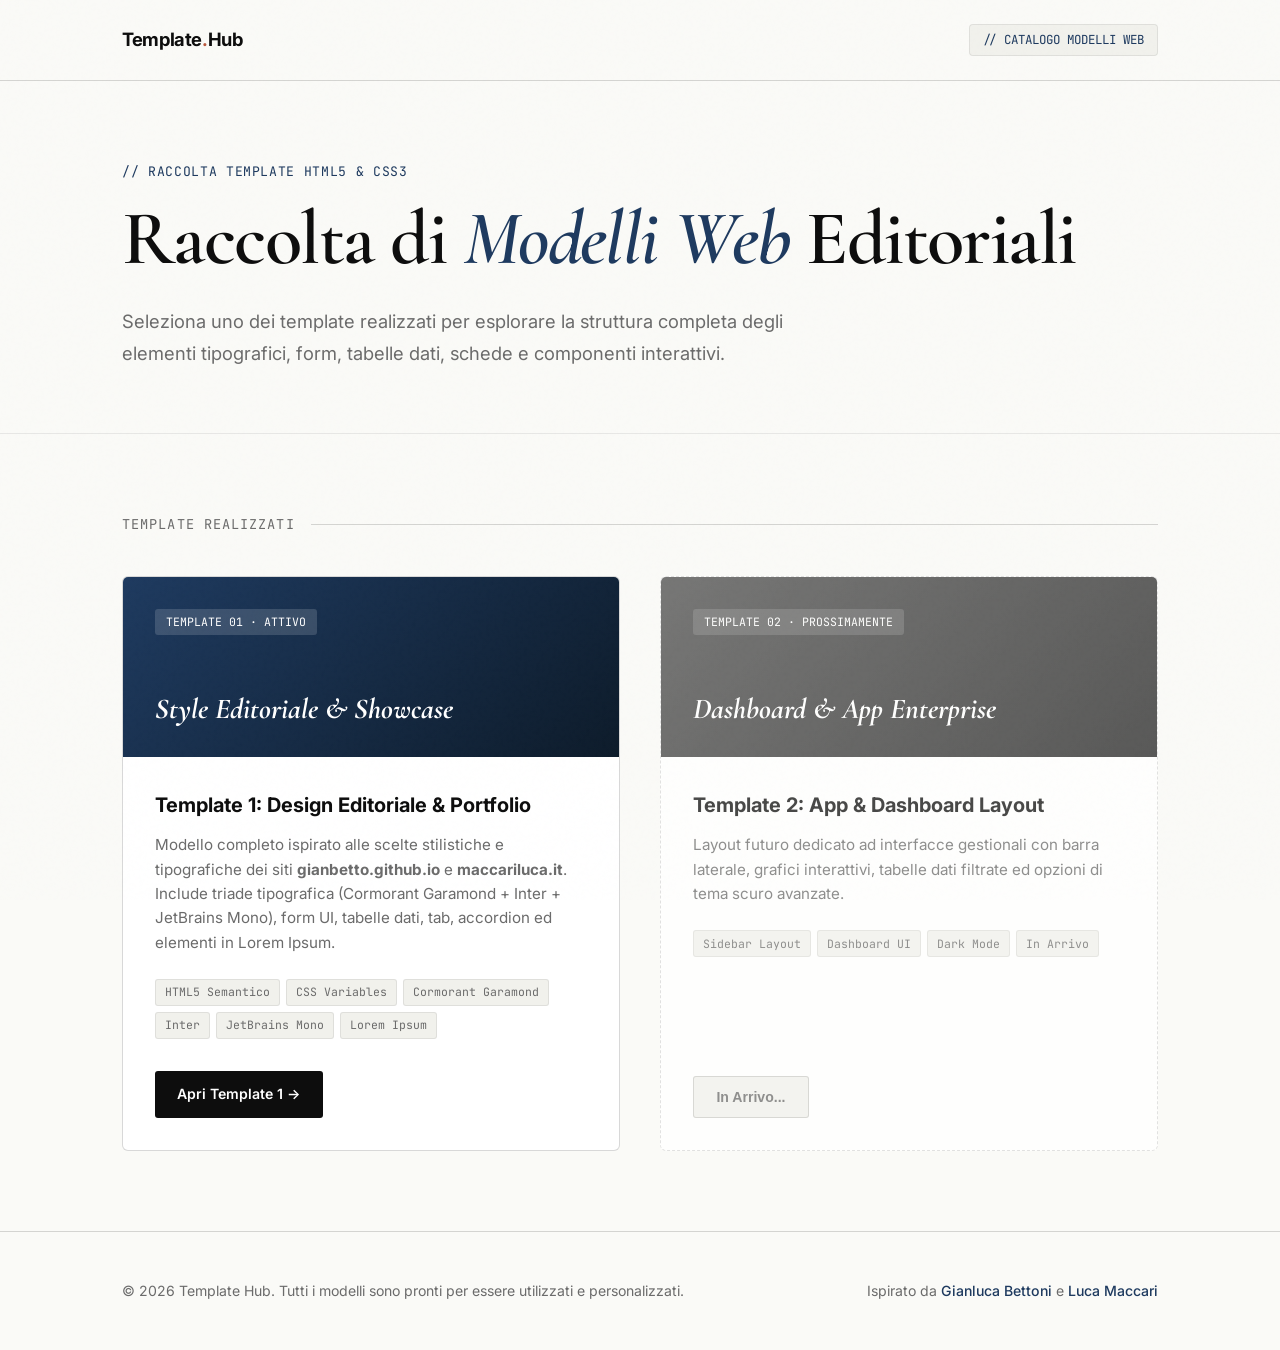
==== index.html @ 55bac87d "T1" ====
<!DOCTYPE html>
<html lang="it">
<head>
  <meta charset="UTF-8">
  <meta name="viewport" content="width=device-width, initial-scale=1.0">
  <title>Hub Template HTML & CSS | Collezione Modelli Web</title>
  <meta name="description" content="Indice dei template HTML5 e CSS3 realizzati con design di alto livello ed estetica editoriale.">
  
  <!-- Preconnect Google Fonts -->
  <link rel="preconnect" href="https://fonts.googleapis.com">
  <link rel="preconnect" href="https://fonts.gstatic.com" crossorigin>
  <link href="https://fonts.googleapis.com/css2?family=Cormorant+Garamond:ital,wght@0,500;0,600;1,500;1,600&family=Inter:wght@300;400;500;600;700&family=JetBrains+Mono:wght@400;500;600&display=swap" rel="stylesheet">
  
  <style>
    /* CSS Inserito Inline per l'Indice Principale del Hub */
    *, *::before, *::after {
      box-sizing: border-box;
      margin: 0;
      padding: 0;
    }

    :root {
      --bg: #fafaf7;
      --surface: #f1f1ec;
      --surface-card: #ffffff;
      --ink: #0d0d0d;
      --ink-muted: #6b6b6b;
      --accent: #1e3a5f;
      --accent-soft: #b8553a;
      --border: rgba(13, 13, 13, 0.08);
      --border-strong: rgba(13, 13, 13, 0.16);
      --font-serif: 'Cormorant Garamond', Georgia, serif;
      --font-sans: 'Inter', system-ui, sans-serif;
      --font-mono: 'JetBrains Mono', monospace;
    }

    body {
      background-color: var(--bg);
      color: var(--ink);
      font-family: var(--font-sans);
      line-height: 1.6;
      -webkit-font-smoothing: antialiased;
      padding: 0;
      margin: 0;
      position: relative;
    }

    /* Grain Overlay Texture */
    body::before {
      content: '';
      position: fixed;
      inset: 0;
      background-image: url("data:image/svg+xml,%3Csvg viewBox='0 0 256 256' xmlns='http://www.w3.org/2000/svg'%3E%3Cfilter id='n'%3E%3CfeTurbulence type='fractalNoise' baseFrequency='0.85' numOctaves='4' stitchTiles='stitch'/%3E%3C/filter%3E%3Crect width='100%25' height='100%25' filter='url(%23n)' opacity='0.025'/%3E%3C/svg%3E");
      pointer-events: none;
      z-index: 99;
      opacity: 0.5;
    }

    .hub-header {
      border-bottom: 1px solid var(--border-strong);
      background: rgba(250, 250, 247, 0.9);
      backdrop-filter: blur(12px);
      padding: 1.5rem 0;
      position: sticky;
      top: 0;
      z-index: 10;
    }

    .container {
      max-width: 1100px;
      margin: 0 auto;
      padding: 0 2rem;
    }

    .header-inner {
      display: flex;
      justify-content: space-between;
      align-items: center;
    }

    .brand {
      font-weight: 700;
      font-size: 1.15rem;
      letter-spacing: -0.02em;
      color: var(--ink);
      text-decoration: none;
    }

    .brand span {
      color: var(--accent-soft);
    }

    .header-tag {
      font-family: var(--font-mono);
      font-size: 0.78rem;
      color: var(--accent);
      background: var(--surface);
      padding: 0.3rem 0.8rem;
      border-radius: 4px;
      border: 1px solid var(--border);
    }

    /* HERO HUB */
    .hero-hub {
      padding: 5rem 0 4rem 0;
      border-bottom: 1px solid var(--border);
    }

    .hero-eyebrow {
      font-family: var(--font-mono);
      font-size: 0.82rem;
      color: var(--accent);
      letter-spacing: 0.05em;
      margin-bottom: 1.2rem;
    }

    .hero-title {
      font-family: var(--font-serif);
      font-size: clamp(3rem, 6vw, 5rem);
      font-weight: 600;
      line-height: 1;
      letter-spacing: -0.02em;
      margin-bottom: 1.8rem;
    }

    .hero-title em {
      font-style: italic;
      color: var(--accent);
    }

    .hero-desc {
      font-size: 1.15rem;
      color: var(--ink-muted);
      max-width: 680px;
      line-height: 1.7;
    }

    /* GRID TEMPLATES */
    .section-templates {
      padding: 5rem 0;
    }

    .section-title {
      font-family: var(--font-mono);
      font-size: 0.85rem;
      text-transform: uppercase;
      letter-spacing: 0.08em;
      color: var(--ink-muted);
      margin-bottom: 2.5rem;
      display: flex;
      align-items: center;
      gap: 1rem;
    }

    .section-title::after {
      content: '';
      flex: 1;
      height: 1px;
      background: var(--border-strong);
    }

    .templates-grid {
      display: grid;
      grid-template-columns: repeat(auto-fit, minmax(340px, 1fr));
      gap: 2.5rem;
    }

    .template-card {
      background: var(--surface-card);
      border: 1px solid var(--border-strong);
      border-radius: 6px;
      overflow: hidden;
      display: flex;
      flex-direction: column;
      justify-content: space-between;
      transition: transform 0.25s ease, box-shadow 0.25s ease;
    }

    .template-card:hover {
      transform: translateY(-4px);
      box-shadow: 0 12px 30px rgba(0,0,0,0.06);
    }

    .card-preview {
      height: 180px;
      background: linear-gradient(135deg, var(--accent) 0%, #0d1b2a 100%);
      padding: 2rem;
      display: flex;
      flex-direction: column;
      justify-content: space-between;
      position: relative;
    }

    .card-preview-tag {
      font-family: var(--font-mono);
      font-size: 0.72rem;
      color: #fff;
      background: rgba(255,255,255,0.15);
      padding: 0.25rem 0.7rem;
      border-radius: 3px;
      align-self: flex-start;
    }

    .card-preview-title {
      font-family: var(--font-serif);
      font-style: italic;
      font-size: 1.8rem;
      color: #fff;
      margin: 0;
      line-height: 1.1;
    }

    .card-body {
      padding: 2rem;
      flex: 1;
      display: flex;
      flex-direction: column;
      justify-content: space-between;
    }

    .card-title {
      font-size: 1.25rem;
      font-weight: 700;
      margin-bottom: 0.8rem;
      color: var(--ink);
    }

    .card-desc {
      font-size: 0.95rem;
      color: var(--ink-muted);
      line-height: 1.6;
      margin-bottom: 1.5rem;
    }

    .tag-stack {
      display: flex;
      flex-wrap: wrap;
      gap: 0.4rem;
      margin-bottom: 2rem;
    }

    .tag {
      font-family: var(--font-mono);
      font-size: 0.72rem;
      background: var(--surface);
      border: 1px solid var(--border);
      color: var(--ink-muted);
      padding: 0.2rem 0.55rem;
      border-radius: 3px;
    }

    .card-actions {
      display: flex;
      gap: 1rem;
      align-items: center;
    }

    .btn-card {
      display: inline-flex;
      align-items: center;
      gap: 0.5rem;
      background: var(--ink);
      color: #fff;
      text-decoration: none;
      font-weight: 600;
      font-size: 0.88rem;
      padding: 0.75rem 1.4rem;
      border-radius: 3px;
      transition: background 0.2s;
    }

    .btn-card:hover {
      background: var(--accent);
    }

    /* CARD DISABLED PLACEHOLDER */
    .template-card.disabled {
      opacity: 0.75;
      border-style: dashed;
    }

    .template-card.disabled .card-preview {
      background: linear-gradient(135deg, #4a4a4a 0%, #222222 100%);
    }

    .btn-card.disabled {
      background: var(--surface);
      color: var(--ink-muted);
      pointer-events: none;
      border: 1px solid var(--border-strong);
    }

    /* FOOTER HUB */
    .hub-footer {
      border-top: 1px solid var(--border-strong);
      padding: 3rem 0;
      font-size: 0.88rem;
      color: var(--ink-muted);
    }

    .footer-inner {
      display: flex;
      justify-content: space-between;
      align-items: center;
    }

    .footer-inner a {
      color: var(--accent);
      text-decoration: none;
      font-weight: 500;
    }

    @media (max-width: 600px) {
      .footer-inner {
        flex-direction: column;
        gap: 1rem;
        text-align: center;
      }
    }
  </style>
</head>
<body>

  <!-- HEADER -->
  <header class="hub-header">
    <div class="container header-inner">
      <a href="./index.html" class="brand">Template<span>.</span>Hub</a>
      <span class="header-tag">// CATALOGO MODELLI WEB</span>
    </div>
  </header>

  <!-- HERO -->
  <section class="hero-hub">
    <div class="container">
      <div class="hero-eyebrow">// RACCOLTA TEMPLATE HTML5 &amp; CSS3</div>
      <h1 class="hero-title">Raccolta di <em>Modelli Web</em> Editoriali</h1>
      <p class="hero-desc">
        Seleziona uno dei template realizzati per esplorare la struttura completa degli elementi tipografici, form, tabelle dati, schede e componenti interattivi.
      </p>
    </div>
  </section>

  <!-- TEMPLATES LIST -->
  <main class="section-templates">
    <div class="container">
      <div class="section-title">Template Realizzati</div>

      <div class="templates-grid">
        
        <!-- TEMPLATE 1 CARD -->
        <article class="template-card">
          <div class="card-preview">
            <span class="card-preview-tag">TEMPLATE 01 &middot; ATTIVO</span>
            <h2 class="card-preview-title">Style Editoriale &amp; Showcase</h2>
          </div>

          <div class="card-body">
            <div>
              <h3 class="card-title">Template 1: Design Editoriale &amp; Portfolio</h3>
              <p class="card-desc">
                Modello completo ispirato alle scelte stilistiche e tipografiche dei siti <b>gianbetto.github.io</b> e <b>maccariluca.it</b>. Include triade tipografica (Cormorant Garamond + Inter + JetBrains Mono), form UI, tabelle dati, tab, accordion ed elementi in Lorem Ipsum.
              </p>
              
              <div class="tag-stack">
                <span class="tag">HTML5 Semantico</span>
                <span class="tag">CSS Variables</span>
                <span class="tag">Cormorant Garamond</span>
                <span class="tag">Inter</span>
                <span class="tag">JetBrains Mono</span>
                <span class="tag">Lorem Ipsum</span>
              </div>
            </div>

            <div class="card-actions">
              <a href="./Template_1/index.html" class="btn-card">
                Apri Template 1 &rarr;
              </a>
            </div>
          </div>
        </article>

        <!-- TEMPLATE 2 PLACEHOLDER CARD -->
        <article class="template-card disabled">
          <div class="card-preview">
            <span class="card-preview-tag">TEMPLATE 02 &middot; PROSSIMAMENTE</span>
            <h2 class="card-preview-title">Dashboard &amp; App Enterprise</h2>
          </div>

          <div class="card-body">
            <div>
              <h3 class="card-title">Template 2: App &amp; Dashboard Layout</h3>
              <p class="card-desc">
                Layout futuro dedicato ad interfacce gestionali con barra laterale, grafici interattivi, tabelle dati filtrate ed opzioni di tema scuro avanzate.
              </p>
              
              <div class="tag-stack">
                <span class="tag">Sidebar Layout</span>
                <span class="tag">Dashboard UI</span>
                <span class="tag">Dark Mode</span>
                <span class="tag">In Arrivo</span>
              </div>
            </div>

            <div class="card-actions">
              <button class="btn-card disabled">In Arrivo...</button>
            </div>
          </div>
        </article>

      </div>
    </div>
  </main>

  <!-- FOOTER -->
  <footer class="hub-footer">
    <div class="container footer-inner">
      <p>&copy; 2026 Template Hub. Tutti i modelli sono pronti per essere utilizzati e personalizzati.</p>
      <p>Ispirato da <a href="https://gianbetto.github.io/Portfolio/" target="_blank">Gianluca Bettoni</a> e <a href="https://www.maccariluca.it/" target="_blank">Luca Maccari</a></p>
    </div>
  </footer>

</body>
</html>
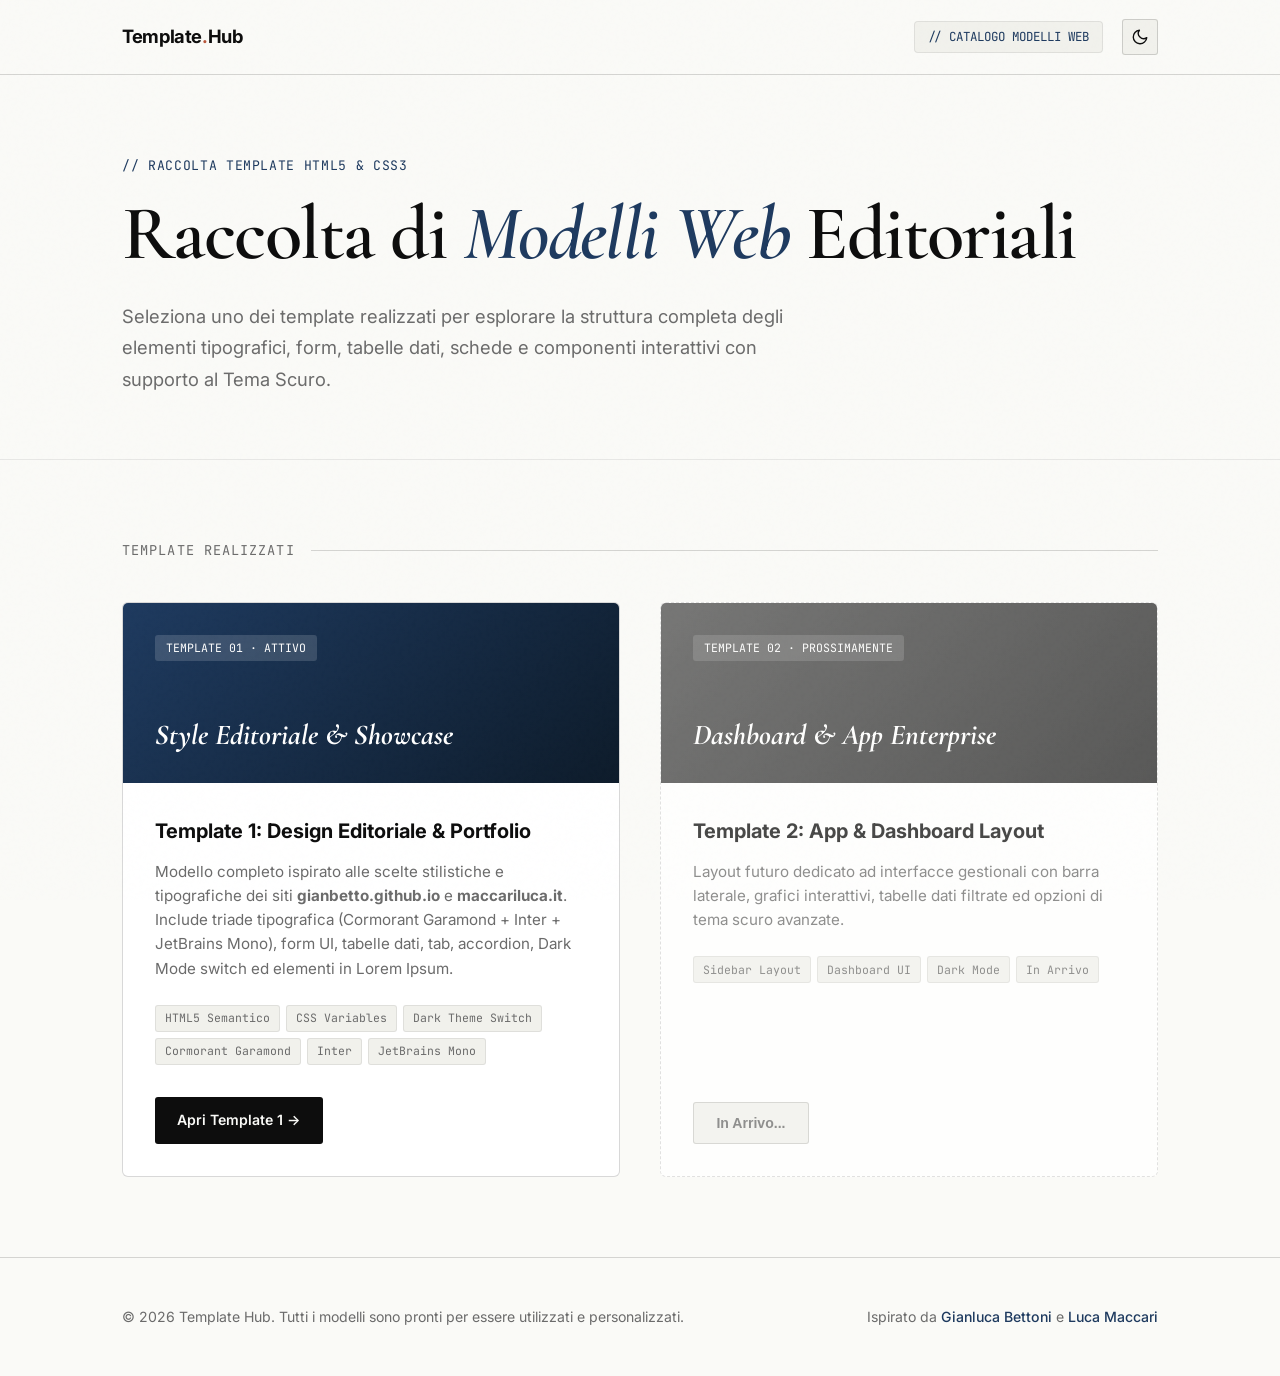
==== commit e73b92f4: "T1.1" ====
--- a/index.html
+++ b/index.html
@@ -12,7 +12,7 @@
   <link href="https://fonts.googleapis.com/css2?family=Cormorant+Garamond:ital,wght@0,500;0,600;1,500;1,600&family=Inter:wght@300;400;500;600;700&family=JetBrains+Mono:wght@400;500;600&display=swap" rel="stylesheet">
   
   <style>
-    /* CSS Inserito Inline per l'Indice Principale del Hub */
+    /* CSS Inserito Inline per l'Indice Principale del Hub con supporto Tema Scuro */
     *, *::before, *::after {
       box-sizing: border-box;
       margin: 0;
@@ -34,6 +34,18 @@
       --font-mono: 'JetBrains Mono', monospace;
     }
 
+    [data-theme="dark"] {
+      --bg: #121214;
+      --surface: #1a1a1e;
+      --surface-card: #1c1c20;
+      --ink: #f4f4f5;
+      --ink-muted: #a1a1aa;
+      --accent: #7dd3fc;
+      --accent-soft: #f97316;
+      --border: rgba(255, 255, 255, 0.08);
+      --border-strong: rgba(255, 255, 255, 0.16);
+    }
+
     body {
       background-color: var(--bg);
       color: var(--ink);
@@ -43,6 +55,7 @@
       padding: 0;
       margin: 0;
       position: relative;
+      transition: background-color 0.2s ease, color 0.2s ease;
     }
 
     /* Grain Overlay Texture */
@@ -60,10 +73,15 @@
       border-bottom: 1px solid var(--border-strong);
       background: rgba(250, 250, 247, 0.9);
       backdrop-filter: blur(12px);
-      padding: 1.5rem 0;
+      padding: 1.2rem 0;
       position: sticky;
       top: 0;
       z-index: 10;
+      transition: background-color 0.2s ease;
+    }
+
+    [data-theme="dark"] .hub-header {
+      background: rgba(18, 18, 20, 0.9);
     }
 
     .container {
@@ -76,6 +94,12 @@
       display: flex;
       justify-content: space-between;
       align-items: center;
+    }
+
+    .header-right {
+      display: flex;
+      align-items: center;
+      gap: 1.2rem;
     }
 
     .brand {
@@ -100,6 +124,37 @@
       border: 1px solid var(--border);
     }
 
+    .theme-toggle-btn {
+      background: var(--surface);
+      border: 1px solid var(--border-strong);
+      color: var(--ink);
+      width: 36px;
+      height: 36px;
+      border-radius: 3px;
+      cursor: pointer;
+      display: inline-flex;
+      align-items: center;
+      justify-content: center;
+      transition: background 0.15s ease, border-color 0.15s ease, color 0.15s ease, transform 0.15s ease;
+    }
+
+    .theme-toggle-btn:hover {
+      border-color: var(--accent);
+      color: var(--accent);
+      transform: scale(1.05);
+    }
+
+    .theme-toggle-btn svg {
+      display: block;
+      transition: transform 0.15s ease;
+    }
+
+    [data-theme="dark"] .theme-icon-sun { display: block; }
+    [data-theme="dark"] .theme-icon-moon { display: none; }
+
+    :root:not([data-theme="dark"]) .theme-icon-sun { display: none; }
+    :root:not([data-theme="dark"]) .theme-icon-moon { display: block; }
+
     /* HERO HUB */
     .hero-hub {
       padding: 5rem 0 4rem 0;
@@ -178,17 +233,21 @@
 
     .template-card:hover {
       transform: translateY(-4px);
-      box-shadow: 0 12px 30px rgba(0,0,0,0.06);
+      box-shadow: 0 12px 30px rgba(0,0,0,0.12);
     }
 
     .card-preview {
       height: 180px;
-      background: linear-gradient(135deg, var(--accent) 0%, #0d1b2a 100%);
+      background: linear-gradient(135deg, #1e3a5f 0%, #0d1b2a 100%);
       padding: 2rem;
       display: flex;
       flex-direction: column;
       justify-content: space-between;
       position: relative;
+    }
+
+    [data-theme="dark"] .card-preview {
+      background: linear-gradient(135deg, #0f2744 0%, #050a10 100%);
     }
 
     .card-preview-tag {
@@ -260,7 +319,7 @@
       align-items: center;
       gap: 0.5rem;
       background: var(--ink);
-      color: #fff;
+      color: var(--bg);
       text-decoration: none;
       font-weight: 600;
       font-size: 0.88rem;
@@ -325,7 +384,14 @@
   <header class="hub-header">
     <div class="container header-inner">
       <a href="./index.html" class="brand">Template<span>.</span>Hub</a>
-      <span class="header-tag">// CATALOGO MODELLI WEB</span>
+      
+      <div class="header-right">
+        <span class="header-tag">// CATALOGO MODELLI WEB</span>
+        <button class="theme-toggle-btn" id="hub-theme-toggle" aria-label="Cambia tema chiaro/scuro" title="Cambia tema (Chiaro/Scuro)">
+          <svg class="theme-icon-sun" width="18" height="18" viewBox="0 0 24 24" fill="none" stroke="currentColor" stroke-width="1.8" stroke-linecap="round" stroke-linejoin="round"><circle cx="12" cy="12" r="5"></circle><line x1="12" y1="1" x2="12" y2="3"></line><line x1="12" y1="21" x2="12" y2="23"></line><line x1="4.22" y1="4.22" x2="5.64" y2="5.64"></line><line x1="18.36" y1="18.36" x2="19.78" y2="19.78"></line><line x1="1" y1="12" x2="3" y2="12"></line><line x1="21" y1="12" x2="23" y2="12"></line><line x1="4.22" y1="19.78" x2="5.64" y2="18.36"></line><line x1="18.36" y1="5.64" x2="19.78" y2="4.22"></line></svg>
+          <svg class="theme-icon-moon" width="18" height="18" viewBox="0 0 24 24" fill="none" stroke="currentColor" stroke-width="1.8" stroke-linecap="round" stroke-linejoin="round"><path d="M21 12.79A9 9 0 1 1 11.21 3 7 7 0 0 0 21 12.79z"></path></svg>
+        </button>
+      </div>
     </div>
   </header>
 
@@ -335,7 +401,7 @@
       <div class="hero-eyebrow">// RACCOLTA TEMPLATE HTML5 &amp; CSS3</div>
       <h1 class="hero-title">Raccolta di <em>Modelli Web</em> Editoriali</h1>
       <p class="hero-desc">
-        Seleziona uno dei template realizzati per esplorare la struttura completa degli elementi tipografici, form, tabelle dati, schede e componenti interattivi.
+        Seleziona uno dei template realizzati per esplorare la struttura completa degli elementi tipografici, form, tabelle dati, schede e componenti interattivi con supporto al Tema Scuro.
       </p>
     </div>
   </section>
@@ -358,16 +424,16 @@
             <div>
               <h3 class="card-title">Template 1: Design Editoriale &amp; Portfolio</h3>
               <p class="card-desc">
-                Modello completo ispirato alle scelte stilistiche e tipografiche dei siti <b>gianbetto.github.io</b> e <b>maccariluca.it</b>. Include triade tipografica (Cormorant Garamond + Inter + JetBrains Mono), form UI, tabelle dati, tab, accordion ed elementi in Lorem Ipsum.
+                Modello completo ispirato alle scelte stilistiche e tipografiche dei siti <b>gianbetto.github.io</b> e <b>maccariluca.it</b>. Include triade tipografica (Cormorant Garamond + Inter + JetBrains Mono), form UI, tabelle dati, tab, accordion, Dark Mode switch ed elementi in Lorem Ipsum.
               </p>
               
               <div class="tag-stack">
                 <span class="tag">HTML5 Semantico</span>
                 <span class="tag">CSS Variables</span>
+                <span class="tag">Dark Theme Switch</span>
                 <span class="tag">Cormorant Garamond</span>
                 <span class="tag">Inter</span>
                 <span class="tag">JetBrains Mono</span>
-                <span class="tag">Lorem Ipsum</span>
               </div>
             </div>
 
@@ -419,5 +485,34 @@
     </div>
   </footer>
 
+  <script>
+    // SCRIPT SWITCH TEMA SCURO PER IL HUB
+    const hubThemeToggle = document.getElementById('hub-theme-toggle');
+    const storedTheme = localStorage.getItem('template-theme');
+    const prefersDark = window.matchMedia('(prefers-color-scheme: dark)').matches;
+
+    function applyHubTheme(theme) {
+      if (theme === 'dark') {
+        document.documentElement.setAttribute('data-theme', 'dark');
+        localStorage.setItem('template-theme', 'dark');
+      } else {
+        document.documentElement.removeAttribute('data-theme');
+        localStorage.setItem('template-theme', 'light');
+      }
+    }
+
+    if (storedTheme === 'dark' || (!storedTheme && prefersDark)) {
+      applyHubTheme('dark');
+    } else {
+      applyHubTheme('light');
+    }
+
+    if (hubThemeToggle) {
+      hubThemeToggle.addEventListener('click', () => {
+        const isDark = document.documentElement.getAttribute('data-theme') === 'dark';
+        applyHubTheme(isDark ? 'light' : 'dark');
+      });
+    }
+  </script>
 </body>
 </html>
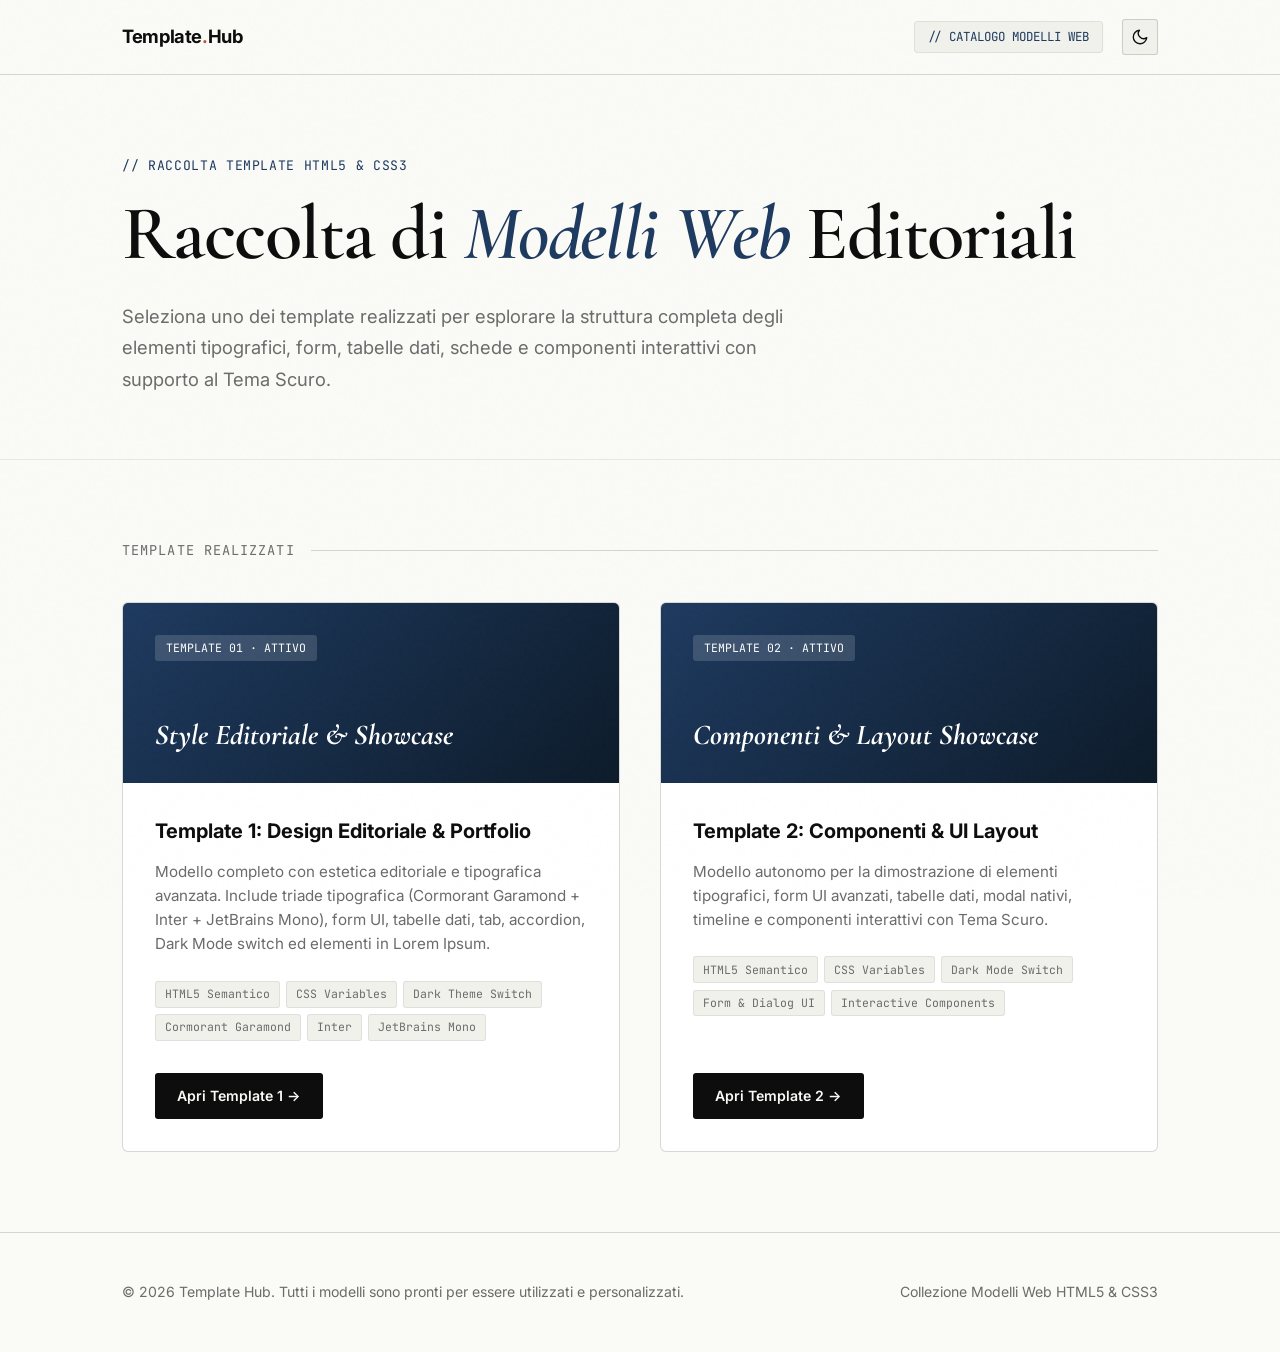
==== commit 8dc067f6: "T2" ====
--- a/index.html
+++ b/index.html
@@ -424,7 +424,7 @@
             <div>
               <h3 class="card-title">Template 1: Design Editoriale &amp; Portfolio</h3>
               <p class="card-desc">
-                Modello completo ispirato alle scelte stilistiche e tipografiche dei siti <b>gianbetto.github.io</b> e <b>maccariluca.it</b>. Include triade tipografica (Cormorant Garamond + Inter + JetBrains Mono), form UI, tabelle dati, tab, accordion, Dark Mode switch ed elementi in Lorem Ipsum.
+                Modello completo con estetica editoriale e tipografica avanzata. Include triade tipografica (Cormorant Garamond + Inter + JetBrains Mono), form UI, tabelle dati, tab, accordion, Dark Mode switch ed elementi in Lorem Ipsum.
               </p>
               
               <div class="tag-stack">
@@ -445,30 +445,33 @@
           </div>
         </article>
 
-        <!-- TEMPLATE 2 PLACEHOLDER CARD -->
-        <article class="template-card disabled">
+        <!-- TEMPLATE 2 CARD -->
+        <article class="template-card">
           <div class="card-preview">
-            <span class="card-preview-tag">TEMPLATE 02 &middot; PROSSIMAMENTE</span>
-            <h2 class="card-preview-title">Dashboard &amp; App Enterprise</h2>
+            <span class="card-preview-tag">TEMPLATE 02 &middot; ATTIVO</span>
+            <h2 class="card-preview-title">Componenti &amp; Layout Showcase</h2>
           </div>
 
           <div class="card-body">
             <div>
-              <h3 class="card-title">Template 2: App &amp; Dashboard Layout</h3>
+              <h3 class="card-title">Template 2: Componenti &amp; UI Layout</h3>
               <p class="card-desc">
-                Layout futuro dedicato ad interfacce gestionali con barra laterale, grafici interattivi, tabelle dati filtrate ed opzioni di tema scuro avanzate.
+                Modello autonomo per la dimostrazione di elementi tipografici, form UI avanzati, tabelle dati, modal nativi, timeline e componenti interattivi con Tema Scuro.
               </p>
               
               <div class="tag-stack">
-                <span class="tag">Sidebar Layout</span>
-                <span class="tag">Dashboard UI</span>
-                <span class="tag">Dark Mode</span>
-                <span class="tag">In Arrivo</span>
+                <span class="tag">HTML5 Semantico</span>
+                <span class="tag">CSS Variables</span>
+                <span class="tag">Dark Mode Switch</span>
+                <span class="tag">Form &amp; Dialog UI</span>
+                <span class="tag">Interactive Components</span>
               </div>
             </div>
 
             <div class="card-actions">
-              <button class="btn-card disabled">In Arrivo...</button>
+              <a href="./Template_2/index.html" class="btn-card">
+                Apri Template 2 &rarr;
+              </a>
             </div>
           </div>
         </article>
@@ -481,7 +484,7 @@
   <footer class="hub-footer">
     <div class="container footer-inner">
       <p>&copy; 2026 Template Hub. Tutti i modelli sono pronti per essere utilizzati e personalizzati.</p>
-      <p>Ispirato da <a href="https://gianbetto.github.io/Portfolio/" target="_blank">Gianluca Bettoni</a> e <a href="https://www.maccariluca.it/" target="_blank">Luca Maccari</a></p>
+      <p>Collezione Modelli Web HTML5 &amp; CSS3</p>
     </div>
   </footer>
 
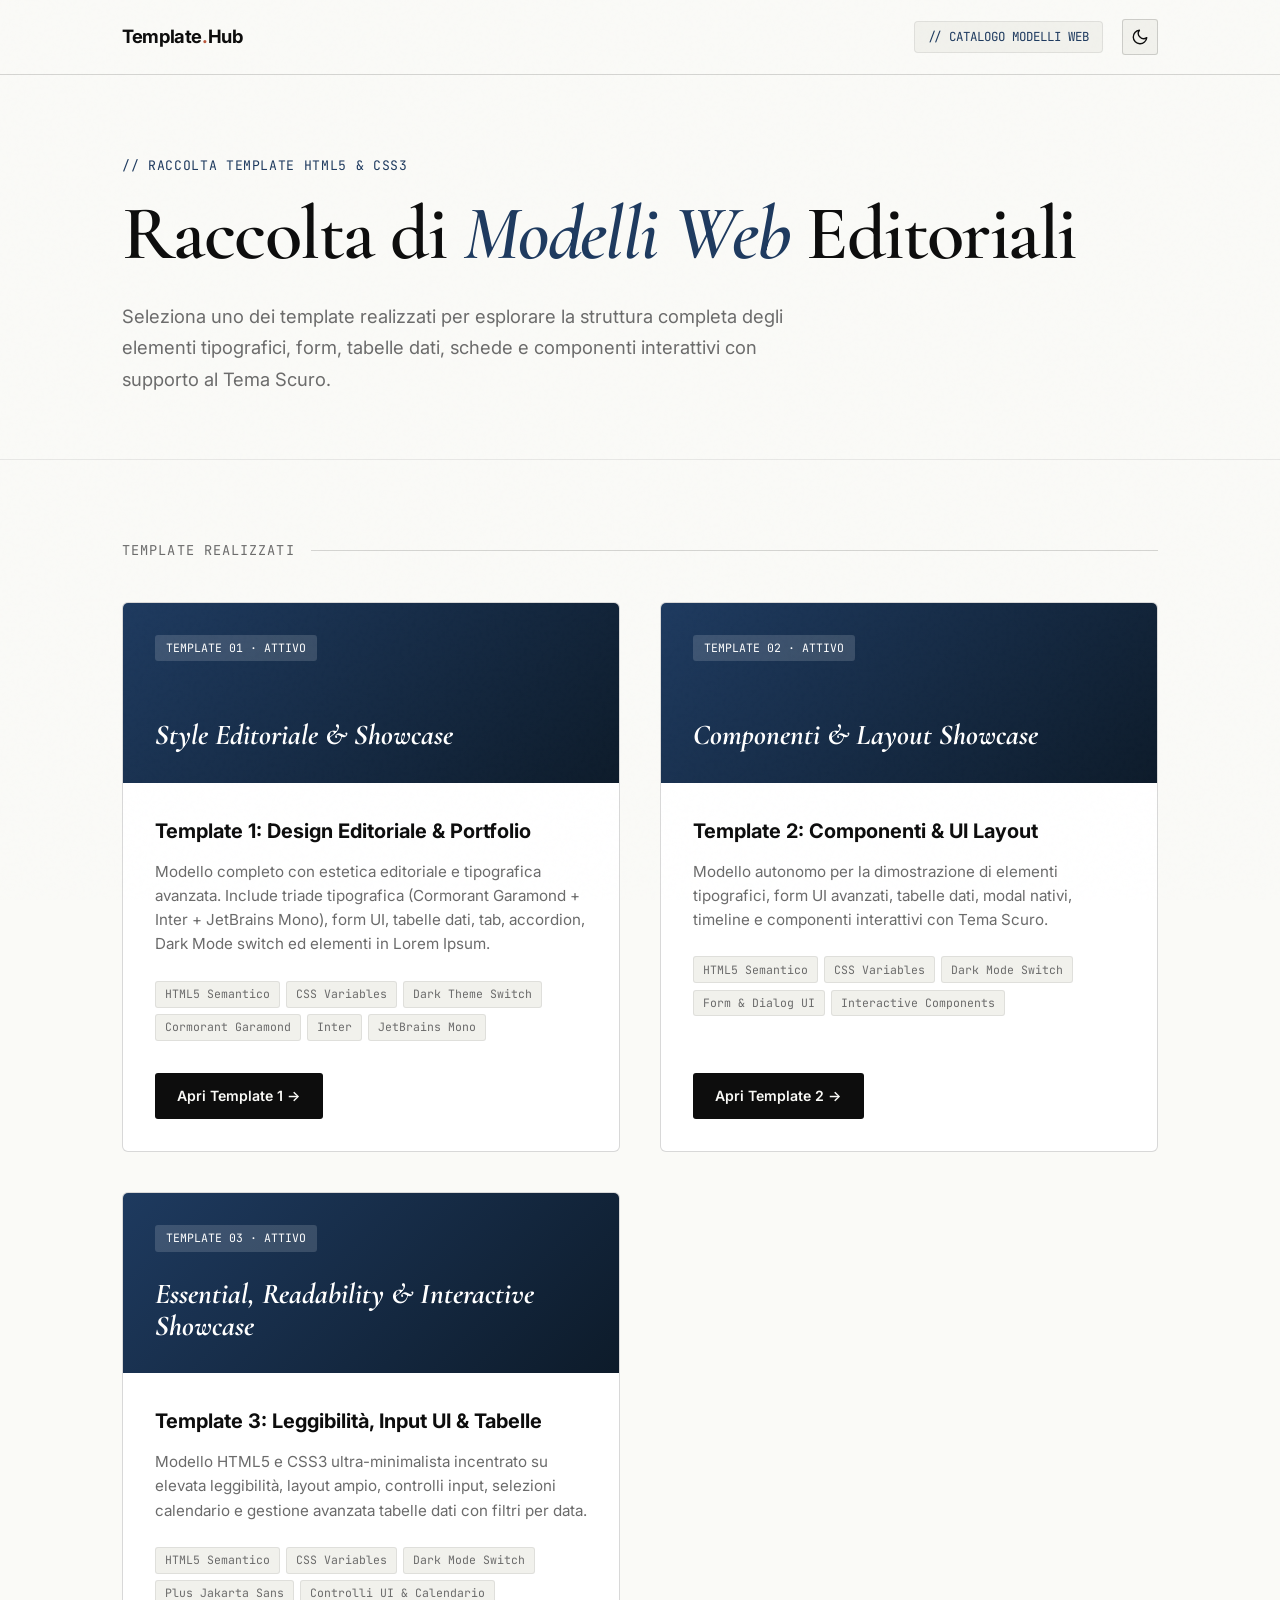
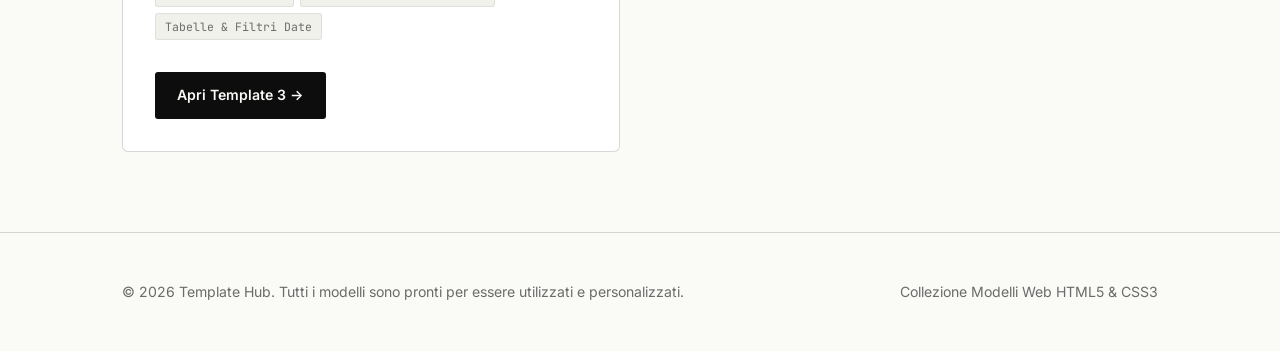
==== commit 4b3d9530: "ID1.1" ====
--- a/index.html
+++ b/index.html
@@ -476,6 +476,38 @@
           </div>
         </article>
 
+        <!-- TEMPLATE 3 CARD -->
+        <article class="template-card">
+          <div class="card-preview">
+            <span class="card-preview-tag">TEMPLATE 03 &middot; ATTIVO</span>
+            <h2 class="card-preview-title">Essential, Readability &amp; Interactive Showcase</h2>
+          </div>
+
+          <div class="card-body">
+            <div>
+              <h3 class="card-title">Template 3: Leggibilità, Input UI &amp; Tabelle</h3>
+              <p class="card-desc">
+                Modello HTML5 e CSS3 ultra-minimalista incentrato su elevata leggibilità, layout ampio, controlli input, selezioni calendario e gestione avanzata tabelle dati con filtri per data.
+              </p>
+              
+              <div class="tag-stack">
+                <span class="tag">HTML5 Semantico</span>
+                <span class="tag">CSS Variables</span>
+                <span class="tag">Dark Mode Switch</span>
+                <span class="tag">Plus Jakarta Sans</span>
+                <span class="tag">Controlli UI &amp; Calendario</span>
+                <span class="tag">Tabelle &amp; Filtri Date</span>
+              </div>
+            </div>
+
+            <div class="card-actions">
+              <a href="./Template_3/index.html" class="btn-card">
+                Apri Template 3 &rarr;
+              </a>
+            </div>
+          </div>
+        </article>
+
       </div>
     </div>
   </main>
@@ -489,10 +521,9 @@
   </footer>
 
   <script>
-    // SCRIPT SWITCH TEMA SCURO PER IL HUB
+    // SCRIPT SWITCH TEMA SCURO PER IL HUB (DEFAULT: CHIARO)
     const hubThemeToggle = document.getElementById('hub-theme-toggle');
     const storedTheme = localStorage.getItem('template-theme');
-    const prefersDark = window.matchMedia('(prefers-color-scheme: dark)').matches;
 
     function applyHubTheme(theme) {
       if (theme === 'dark') {
@@ -504,7 +535,7 @@
       }
     }
 
-    if (storedTheme === 'dark' || (!storedTheme && prefersDark)) {
+    if (storedTheme === 'dark') {
       applyHubTheme('dark');
     } else {
       applyHubTheme('light');
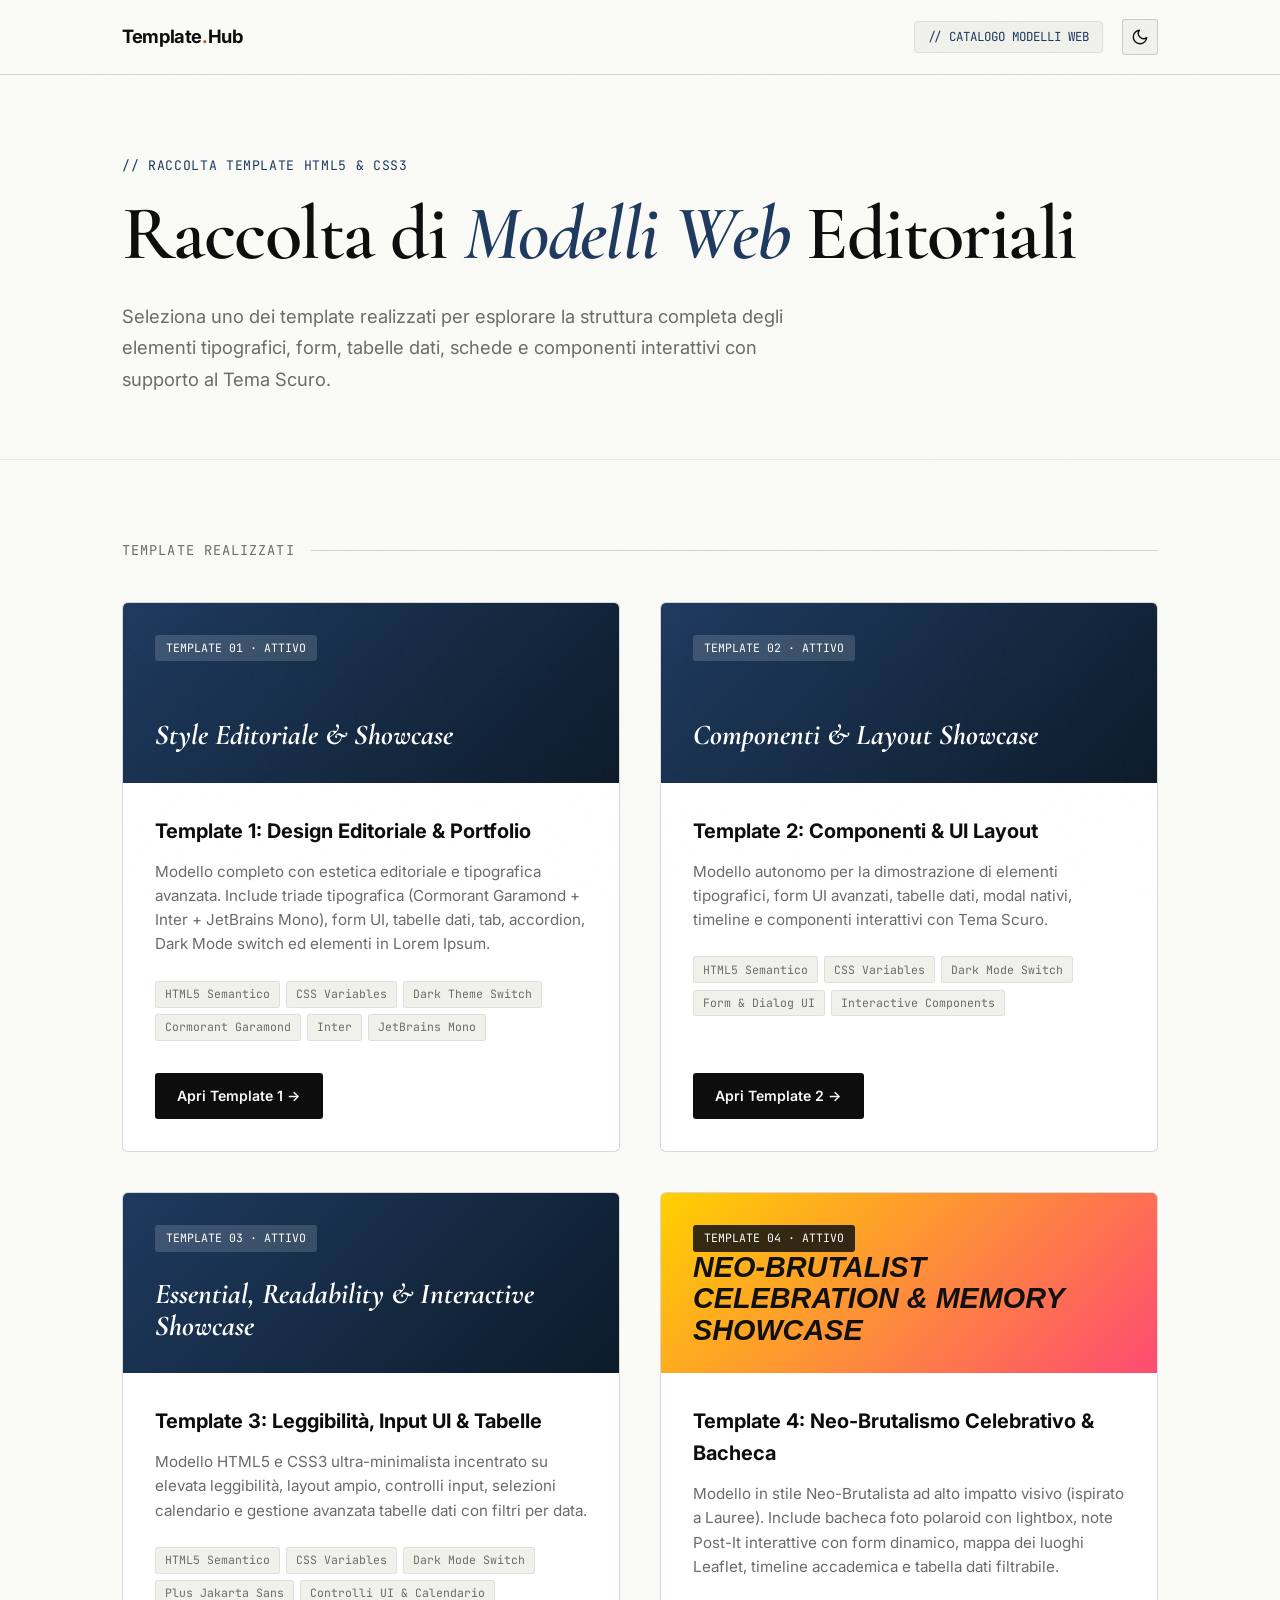
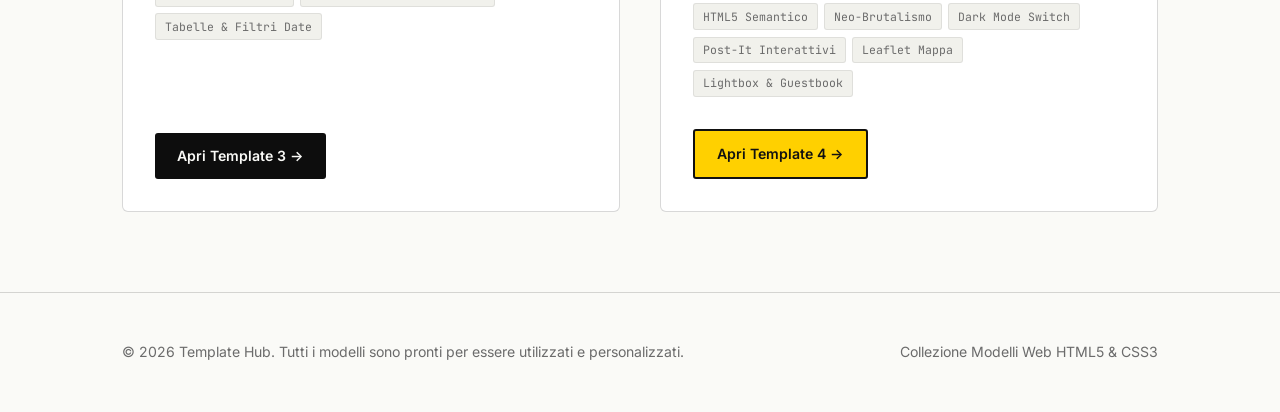
==== commit fa02c7c0: "T4" ====
--- a/index.html
+++ b/index.html
@@ -508,6 +508,38 @@
           </div>
         </article>
 
+        <!-- TEMPLATE 4 CARD -->
+        <article class="template-card">
+          <div class="card-preview" style="background: linear-gradient(135deg, #ffd000 0%, #fd4b72 100%); color: #111111;">
+            <span class="card-preview-tag" style="background: rgba(17,17,17,0.85); color: #fff;">TEMPLATE 04 &middot; ATTIVO</span>
+            <h2 class="card-preview-title" style="color: #111111; font-family: 'Outfit', sans-serif; font-weight: 900; text-transform: uppercase;">Neo-Brutalist Celebration &amp; Memory Showcase</h2>
+          </div>
+
+          <div class="card-body">
+            <div>
+              <h3 class="card-title">Template 4: Neo-Brutalismo Celebrativo &amp; Bacheca</h3>
+              <p class="card-desc">
+                Modello in stile Neo-Brutalista ad alto impatto visivo (ispirato a Lauree). Include bacheca foto polaroid con lightbox, note Post-It interattive con form dinamico, mappa dei luoghi Leaflet, timeline accademica e tabella dati filtrabile.
+              </p>
+              
+              <div class="tag-stack">
+                <span class="tag">HTML5 Semantico</span>
+                <span class="tag">Neo-Brutalismo</span>
+                <span class="tag">Dark Mode Switch</span>
+                <span class="tag">Post-It Interattivi</span>
+                <span class="tag">Leaflet Mappa</span>
+                <span class="tag">Lightbox &amp; Guestbook</span>
+              </div>
+            </div>
+
+            <div class="card-actions">
+              <a href="./Template_4/index.html" class="btn-card" style="background: #ffd000; color: #111111; border: 2px solid #111111;">
+                Apri Template 4 &rarr;
+              </a>
+            </div>
+          </div>
+        </article>
+
       </div>
     </div>
   </main>
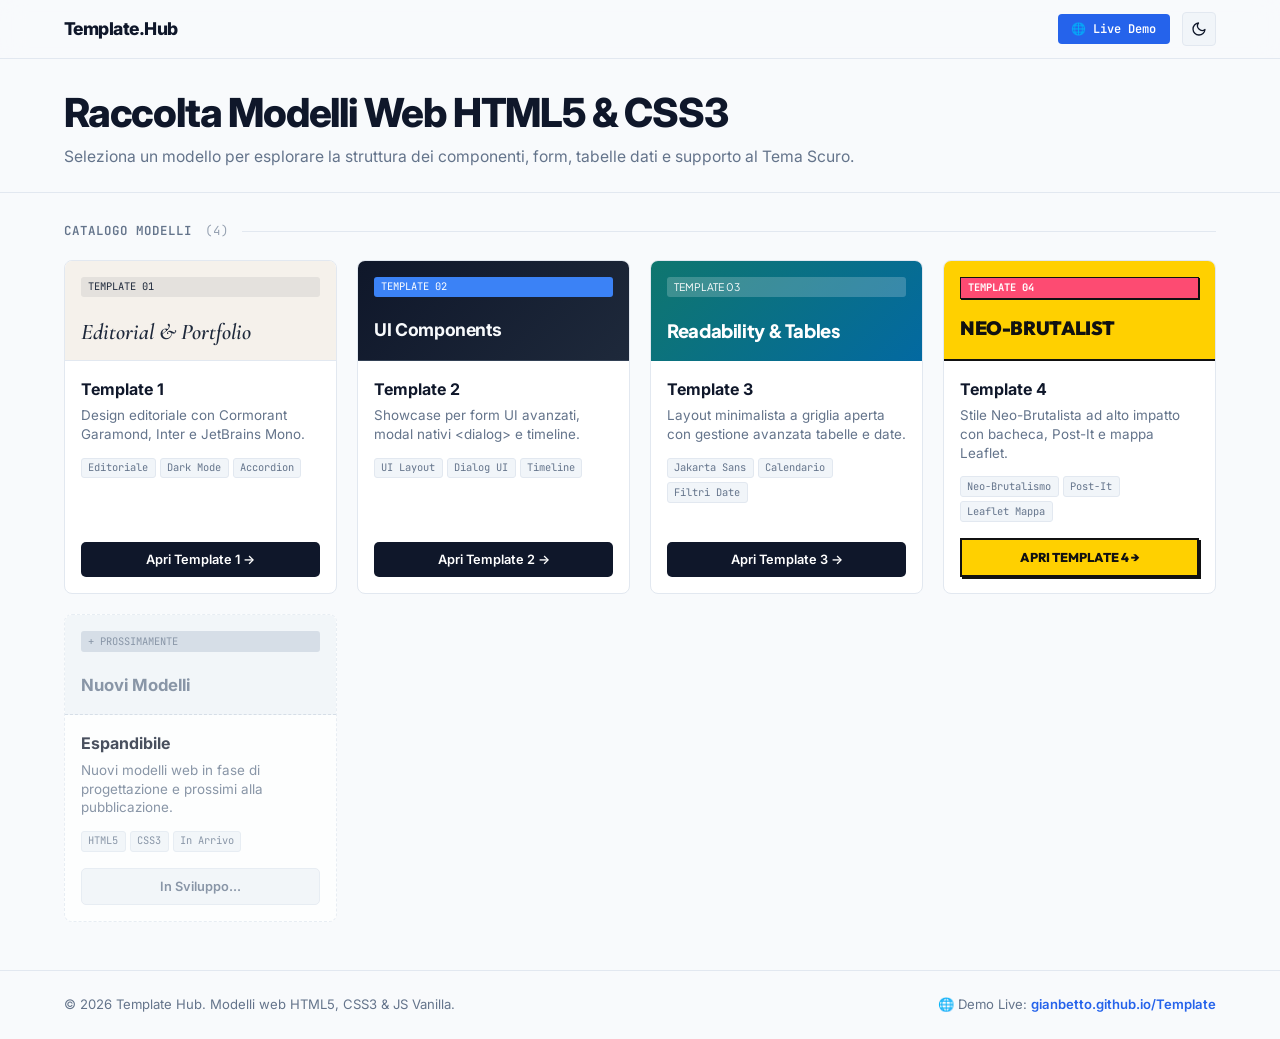
==== commit 8435c27b: "ID1.2" ====
--- a/index.html
+++ b/index.html
@@ -3,16 +3,18 @@
 <head>
   <meta charset="UTF-8">
   <meta name="viewport" content="width=device-width, initial-scale=1.0">
-  <title>Hub Template HTML & CSS | Collezione Modelli Web</title>
-  <meta name="description" content="Indice dei template HTML5 e CSS3 realizzati con design di alto livello ed estetica editoriale.">
+  <title>Hub Template HTML &amp; CSS | Collezione Modelli Web</title>
+  <meta name="description" content="Indice dei template HTML5 e CSS3 realizzati con design di alto livello ed estetica curata.">
   
   <!-- Preconnect Google Fonts -->
   <link rel="preconnect" href="https://fonts.googleapis.com">
   <link rel="preconnect" href="https://fonts.gstatic.com" crossorigin>
-  <link href="https://fonts.googleapis.com/css2?family=Cormorant+Garamond:ital,wght@0,500;0,600;1,500;1,600&family=Inter:wght@300;400;500;600;700&family=JetBrains+Mono:wght@400;500;600&display=swap" rel="stylesheet">
+  <link href="https://fonts.googleapis.com/css2?family=Cormorant+Garamond:ital,wght@0,600;1,600&family=Inter:wght@400;500;600;700;800&family=JetBrains+Mono:wght@400;500;600&family=Outfit:wght@700;900&family=Plus+Jakarta+Sans:wght@600;800&display=swap" rel="stylesheet">
   
   <style>
-    /* CSS Inserito Inline per l'Indice Principale del Hub con supporto Tema Scuro */
+    /* =========================================================
+       HUB STILE GENERALE NEUTRO, COMPATTO & DINAMICO
+       ========================================================= */
     *, *::before, *::after {
       box-sizing: border-box;
       margin: 0;
@@ -20,74 +22,63 @@
     }
 
     :root {
-      --bg: #fafaf7;
-      --surface: #f1f1ec;
+      --bg: #f8fafc;
+      --surface: #f1f5f9;
       --surface-card: #ffffff;
-      --ink: #0d0d0d;
-      --ink-muted: #6b6b6b;
-      --accent: #1e3a5f;
-      --accent-soft: #b8553a;
-      --border: rgba(13, 13, 13, 0.08);
-      --border-strong: rgba(13, 13, 13, 0.16);
-      --font-serif: 'Cormorant Garamond', Georgia, serif;
-      --font-sans: 'Inter', system-ui, sans-serif;
+      --ink: #0f172a;
+      --ink-muted: #64748b;
+      --accent: #2563eb;
+      --accent-hover: #1d4ed8;
+      --border: #e2e8f0;
+      --border-strong: #cbd5e1;
+      --font-hub: 'Inter', -apple-system, BlinkMacSystemFont, "Segoe UI", Roboto, sans-serif;
       --font-mono: 'JetBrains Mono', monospace;
     }
 
     [data-theme="dark"] {
-      --bg: #121214;
-      --surface: #1a1a1e;
-      --surface-card: #1c1c20;
-      --ink: #f4f4f5;
-      --ink-muted: #a1a1aa;
-      --accent: #7dd3fc;
-      --accent-soft: #f97316;
-      --border: rgba(255, 255, 255, 0.08);
-      --border-strong: rgba(255, 255, 255, 0.16);
+      --bg: #0b0f19;
+      --surface: #151d30;
+      --surface-card: #111827;
+      --ink: #f8fafc;
+      --ink-muted: #94a3b8;
+      --accent: #3b82f6;
+      --accent-hover: #60a5fa;
+      --border: #1e293b;
+      --border-strong: #334155;
     }
 
     body {
       background-color: var(--bg);
       color: var(--ink);
-      font-family: var(--font-sans);
-      line-height: 1.6;
+      font-family: var(--font-hub);
+      line-height: 1.5;
       -webkit-font-smoothing: antialiased;
       padding: 0;
       margin: 0;
-      position: relative;
       transition: background-color 0.2s ease, color 0.2s ease;
     }
 
-    /* Grain Overlay Texture */
-    body::before {
-      content: '';
-      position: fixed;
-      inset: 0;
-      background-image: url("data:image/svg+xml,%3Csvg viewBox='0 0 256 256' xmlns='http://www.w3.org/2000/svg'%3E%3Cfilter id='n'%3E%3CfeTurbulence type='fractalNoise' baseFrequency='0.85' numOctaves='4' stitchTiles='stitch'/%3E%3C/filter%3E%3Crect width='100%25' height='100%25' filter='url(%23n)' opacity='0.025'/%3E%3C/svg%3E");
-      pointer-events: none;
-      z-index: 99;
-      opacity: 0.5;
-    }
-
+    /* HEADER NEUTRO */
     .hub-header {
-      border-bottom: 1px solid var(--border-strong);
-      background: rgba(250, 250, 247, 0.9);
+      border-bottom: 1px solid var(--border);
+      background: rgba(248, 250, 252, 0.85);
       backdrop-filter: blur(12px);
-      padding: 1.2rem 0;
+      -webkit-backdrop-filter: blur(12px);
+      padding: 0.75rem 0;
       position: sticky;
       top: 0;
-      z-index: 10;
+      z-index: 100;
       transition: background-color 0.2s ease;
     }
 
     [data-theme="dark"] .hub-header {
-      background: rgba(18, 18, 20, 0.9);
+      background: rgba(11, 15, 25, 0.85);
     }
 
     .container {
-      max-width: 1100px;
+      max-width: 1200px;
       margin: 0 auto;
-      padding: 0 2rem;
+      padding: 0 1.5rem;
     }
 
     .header-inner {
@@ -96,181 +87,321 @@
       align-items: center;
     }
 
-    .header-right {
-      display: flex;
-      align-items: center;
-      gap: 1.2rem;
-    }
-
     .brand {
-      font-weight: 700;
-      font-size: 1.15rem;
-      letter-spacing: -0.02em;
+      font-weight: 800;
+      font-size: 1.1rem;
+      letter-spacing: -0.03em;
       color: var(--ink);
       text-decoration: none;
-    }
-
-    .brand span {
-      color: var(--accent-soft);
-    }
-
-    .header-tag {
+      display: flex;
+      align-items: center;
+      gap: 0.4rem;
+    }
+
+    .brand-dot {
+      width: 8px;
+      height: 8px;
+      background-color: var(--accent);
+      border-radius: 50%;
+      display: inline-block;
+    }
+
+    .header-right {
+      display: flex;
+      align-items: center;
+      gap: 0.75rem;
+    }
+
+    .header-badge {
+      font-family: var(--font-mono);
+      font-size: 0.72rem;
+      font-weight: 500;
+      color: var(--ink-muted);
+      background: var(--surface);
+      padding: 0.25rem 0.6rem;
+      border-radius: 4px;
+      border: 1px solid var(--border);
+    }
+
+    .live-demo-btn {
+      font-family: var(--font-mono);
+      font-size: 0.75rem;
+      font-weight: 600;
+      color: #ffffff;
+      background: var(--accent);
+      padding: 0.35rem 0.85rem;
+      border-radius: 4px;
+      text-decoration: none;
+      display: inline-flex;
+      align-items: center;
+      gap: 0.4rem;
+      transition: background 0.15s ease, transform 0.15s ease;
+    }
+
+    .live-demo-btn:hover {
+      background: var(--accent-hover);
+      transform: translateY(-1px);
+    }
+
+    .theme-toggle-btn {
+      background: var(--surface);
+      border: 1px solid var(--border);
+      color: var(--ink);
+      width: 34px;
+      height: 34px;
+      border-radius: 4px;
+      cursor: pointer;
+      display: inline-flex;
+      align-items: center;
+      justify-content: center;
+      transition: all 0.15s ease;
+    }
+
+    .theme-toggle-btn:hover {
+      border-color: var(--border-strong);
+      color: var(--accent);
+    }
+
+    .theme-icon-sun { display: none; }
+    .theme-icon-moon { display: block; }
+    [data-theme="dark"] .theme-icon-sun { display: block; }
+    [data-theme="dark"] .theme-icon-moon { display: none; }
+
+    /* HERO HUB NEUTRO */
+    .hero-hub {
+      padding: 2rem 0 1.5rem 0;
+      border-bottom: 1px solid var(--border);
+    }
+
+    .hero-eyebrow {
+      font-family: var(--font-mono);
+      font-size: 0.75rem;
+      font-weight: 600;
+      color: var(--accent);
+      text-transform: uppercase;
+      letter-spacing: 0.06em;
+      margin-bottom: 0.4rem;
+    }
+
+    .hero-title {
+      font-weight: 800;
+      font-size: clamp(1.8rem, 3.5vw, 2.5rem);
+      letter-spacing: -0.03em;
+      line-height: 1.1;
+      margin-bottom: 0.6rem;
+      color: var(--ink);
+    }
+
+    .hero-desc {
+      font-size: 0.98rem;
+      color: var(--ink-muted);
+      max-width: 100%;
+      line-height: 1.5;
+    }
+
+    /* GRID TEMPLATES & CARDS */
+    .section-templates {
+      padding: 1.8rem 0 3rem 0;
+    }
+
+    .section-title {
       font-family: var(--font-mono);
       font-size: 0.78rem;
-      color: var(--accent);
-      background: var(--surface);
-      padding: 0.3rem 0.8rem;
-      border-radius: 4px;
-      border: 1px solid var(--border);
-    }
-
-    .theme-toggle-btn {
-      background: var(--surface);
-      border: 1px solid var(--border-strong);
-      color: var(--ink);
-      width: 36px;
-      height: 36px;
-      border-radius: 3px;
-      cursor: pointer;
-      display: inline-flex;
-      align-items: center;
-      justify-content: center;
-      transition: background 0.15s ease, border-color 0.15s ease, color 0.15s ease, transform 0.15s ease;
-    }
-
-    .theme-toggle-btn:hover {
-      border-color: var(--accent);
-      color: var(--accent);
-      transform: scale(1.05);
-    }
-
-    .theme-toggle-btn svg {
-      display: block;
-      transition: transform 0.15s ease;
-    }
-
-    [data-theme="dark"] .theme-icon-sun { display: block; }
-    [data-theme="dark"] .theme-icon-moon { display: none; }
-
-    :root:not([data-theme="dark"]) .theme-icon-sun { display: none; }
-    :root:not([data-theme="dark"]) .theme-icon-moon { display: block; }
-
-    /* HERO HUB */
-    .hero-hub {
-      padding: 5rem 0 4rem 0;
-      border-bottom: 1px solid var(--border);
-    }
-
-    .hero-eyebrow {
-      font-family: var(--font-mono);
-      font-size: 0.82rem;
-      color: var(--accent);
-      letter-spacing: 0.05em;
-      margin-bottom: 1.2rem;
-    }
-
-    .hero-title {
-      font-family: var(--font-serif);
-      font-size: clamp(3rem, 6vw, 5rem);
       font-weight: 600;
-      line-height: 1;
-      letter-spacing: -0.02em;
-      margin-bottom: 1.8rem;
-    }
-
-    .hero-title em {
-      font-style: italic;
-      color: var(--accent);
-    }
-
-    .hero-desc {
-      font-size: 1.15rem;
-      color: var(--ink-muted);
-      max-width: 680px;
-      line-height: 1.7;
-    }
-
-    /* GRID TEMPLATES */
-    .section-templates {
-      padding: 5rem 0;
-    }
-
-    .section-title {
-      font-family: var(--font-mono);
-      font-size: 0.85rem;
       text-transform: uppercase;
       letter-spacing: 0.08em;
       color: var(--ink-muted);
-      margin-bottom: 2.5rem;
-      display: flex;
-      align-items: center;
-      gap: 1rem;
+      margin-bottom: 1.2rem;
+      display: flex;
+      align-items: center;
+      gap: 0.8rem;
     }
 
     .section-title::after {
       content: '';
       flex: 1;
       height: 1px;
-      background: var(--border-strong);
+      background: var(--border);
     }
 
     .templates-grid {
       display: grid;
-      grid-template-columns: repeat(auto-fit, minmax(340px, 1fr));
-      gap: 2.5rem;
-    }
-
+      grid-template-columns: repeat(auto-fit, minmax(250px, 1fr));
+      gap: 1.25rem;
+    }
+
+    /* CARD CONTENITORE COMPATTO */
     .template-card {
       background: var(--surface-card);
-      border: 1px solid var(--border-strong);
-      border-radius: 6px;
+      border: 1px solid var(--border);
+      border-radius: 8px;
       overflow: hidden;
       display: flex;
       flex-direction: column;
       justify-content: space-between;
-      transition: transform 0.25s ease, box-shadow 0.25s ease;
+      transition: transform 0.2s ease, box-shadow 0.2s ease, border-color 0.2s ease;
     }
 
     .template-card:hover {
-      transform: translateY(-4px);
-      box-shadow: 0 12px 30px rgba(0,0,0,0.12);
-    }
-
+      transform: translateY(-3px);
+      box-shadow: 0 12px 24px -8px rgba(0, 0, 0, 0.12);
+      border-color: var(--border-strong);
+    }
+
+    /* =========================================================
+       ASSAGGIO DELLO STILE INDIVIDUALE NELLE ANTEPRIME CARD
+       ========================================================= */
     .card-preview {
-      height: 180px;
-      background: linear-gradient(135deg, #1e3a5f 0%, #0d1b2a 100%);
-      padding: 2rem;
+      height: 100px;
+      padding: 1rem;
       display: flex;
       flex-direction: column;
       justify-content: space-between;
       position: relative;
     }
 
-    [data-theme="dark"] .card-preview {
-      background: linear-gradient(135deg, #0f2744 0%, #050a10 100%);
-    }
-
-    .card-preview-tag {
+    /* 1. ANTEPRIMA STILE TEMPLATE 1 (EDITORIALE & GARAMOND) */
+    .preview-template-1 {
+      background: #f5f1eb;
+      color: #1e293b;
+      border-bottom: 1px solid #e2e8f0;
+    }
+    [data-theme="dark"] .preview-template-1 {
+      background: #1c1917;
+      color: #f1f5f9;
+      border-bottom: 1px solid #292524;
+    }
+    .preview-template-1 .card-preview-tag {
+      font-family: 'JetBrains Mono', monospace;
+      font-size: 0.65rem;
+      background: rgba(30, 41, 59, 0.08);
+      color: #1e293b;
+      padding: 0.15rem 0.45rem;
+      border-radius: 3px;
+    }
+    [data-theme="dark"] .preview-template-1 .card-preview-tag {
+      background: rgba(241, 245, 249, 0.1);
+      color: #e2e8f0;
+    }
+    .preview-template-1 .card-preview-title {
+      font-family: 'Cormorant Garamond', Georgia, serif;
+      font-style: italic;
+      font-size: 1.4rem;
+      font-weight: 600;
+      line-height: 1;
+    }
+
+    /* 2. ANTEPRIMA STILE TEMPLATE 2 (UI COMPONENTS & DIALOG) */
+    .preview-template-2 {
+      background: linear-gradient(135deg, #0f172a 0%, #1e293b 100%);
+      color: #f8fafc;
+      border-bottom: 1px solid #334155;
+    }
+    .preview-template-2 .card-preview-tag {
+      font-family: 'JetBrains Mono', monospace;
+      font-size: 0.65rem;
+      background: #3b82f6;
+      color: #ffffff;
+      padding: 0.15rem 0.45rem;
+      border-radius: 3px;
+    }
+    .preview-template-2 .card-preview-title {
+      font-family: 'Inter', sans-serif;
+      font-weight: 700;
+      font-size: 1.1rem;
+      letter-spacing: -0.02em;
+    }
+
+    /* 3. ANTEPRIMA STILE TEMPLATE 3 (ESSENTIAL & PLUS JAKARTA SANS) */
+    .preview-template-3 {
+      background: linear-gradient(135deg, #0f766e 0%, #0369a1 100%);
+      color: #ffffff;
+    }
+    .preview-template-3 .card-preview-tag {
+      font-family: 'Plus Jakarta Sans', sans-serif;
+      font-size: 0.65rem;
+      background: rgba(255, 255, 255, 0.2);
+      color: #ffffff;
+      padding: 0.15rem 0.45rem;
+      border-radius: 3px;
+    }
+    .preview-template-3 .card-preview-title {
+      font-family: 'Plus Jakarta Sans', sans-serif;
+      font-weight: 800;
+      font-size: 1.15rem;
+      letter-spacing: -0.02em;
+    }
+
+    /* 4. ANTEPRIMA STILE TEMPLATE 4 (NEO-BRUTALISMO) */
+    .preview-template-4 {
+      background: #ffd000;
+      color: #111111;
+      border-bottom: 2px solid #111111;
+    }
+    .preview-template-4 .card-preview-tag {
+      font-family: 'JetBrains Mono', monospace;
+      font-size: 0.65rem;
+      font-weight: 700;
+      background: #fd4b72;
+      color: #ffffff;
+      padding: 0.15rem 0.45rem;
+      border: 1px solid #111111;
+      box-shadow: 1px 1px 0px #111111;
+    }
+    .preview-template-4 .card-preview-title {
+      font-family: 'Outfit', sans-serif;
+      font-weight: 900;
+      font-size: 1.2rem;
+      text-transform: uppercase;
+      letter-spacing: -0.02em;
+      color: #111111;
+    }
+
+    /* 5. ANTEPRIMA PLACEHOLDER PROSSIMAMENTE (DINAMICO PER FUTURI TEMPLATE) */
+    .preview-coming-soon {
+      background: var(--surface);
+      color: var(--ink-muted);
+      border-bottom: 1px dashed var(--border-strong);
+    }
+    .preview-coming-soon .card-preview-tag {
       font-family: var(--font-mono);
-      font-size: 0.72rem;
-      color: #fff;
-      background: rgba(255,255,255,0.15);
-      padding: 0.25rem 0.7rem;
+      font-size: 0.65rem;
+      background: var(--border-strong);
+      color: var(--ink-muted);
+      padding: 0.15rem 0.45rem;
       border-radius: 3px;
-      align-self: flex-start;
-    }
-
-    .card-preview-title {
-      font-family: var(--font-serif);
-      font-style: italic;
-      font-size: 1.8rem;
-      color: #fff;
-      margin: 0;
-      line-height: 1.1;
-    }
-
+    }
+    .preview-coming-soon .card-preview-title {
+      font-family: var(--font-hub);
+      font-size: 1.05rem;
+      font-weight: 700;
+      color: var(--ink-muted);
+    }
+
+    .template-card.coming-soon {
+      border-style: dashed;
+      opacity: 0.75;
+    }
+
+    .btn-card-disabled {
+      display: inline-flex;
+      align-items: center;
+      justify-content: center;
+      font-weight: 600;
+      font-size: 0.8rem;
+      padding: 0.5rem 1rem;
+      border-radius: 5px;
+      background: var(--surface);
+      color: var(--ink-muted);
+      border: 1px solid var(--border);
+      cursor: not-allowed;
+      width: 100%;
+      user-select: none;
+    }
+
+    /* CORPO CARD SEMPLIFICATO */
     .card-body {
-      padding: 2rem;
+      padding: 1rem;
       flex: 1;
       display: flex;
       flex-direction: column;
@@ -278,82 +409,78 @@
     }
 
     .card-title {
-      font-size: 1.25rem;
+      font-size: 1rem;
       font-weight: 700;
-      margin-bottom: 0.8rem;
+      margin-bottom: 0.35rem;
       color: var(--ink);
     }
 
     .card-desc {
-      font-size: 0.95rem;
-      color: var(--ink-muted);
-      line-height: 1.6;
-      margin-bottom: 1.5rem;
+      font-size: 0.84rem;
+      color: var(--ink-muted);
+      line-height: 1.4;
+      margin-bottom: 0.85rem;
     }
 
     .tag-stack {
       display: flex;
       flex-wrap: wrap;
-      gap: 0.4rem;
-      margin-bottom: 2rem;
+      gap: 0.25rem;
+      margin-bottom: 1rem;
     }
 
     .tag {
       font-family: var(--font-mono);
-      font-size: 0.72rem;
+      font-size: 0.65rem;
       background: var(--surface);
       border: 1px solid var(--border);
       color: var(--ink-muted);
-      padding: 0.2rem 0.55rem;
+      padding: 0.1rem 0.4rem;
       border-radius: 3px;
-    }
-
-    .card-actions {
-      display: flex;
-      gap: 1rem;
-      align-items: center;
     }
 
     .btn-card {
       display: inline-flex;
       align-items: center;
-      gap: 0.5rem;
+      justify-content: center;
+      gap: 0.4rem;
       background: var(--ink);
-      color: var(--bg);
+      color: var(--surface-card);
       text-decoration: none;
       font-weight: 600;
-      font-size: 0.88rem;
-      padding: 0.75rem 1.4rem;
-      border-radius: 3px;
-      transition: background 0.2s;
+      font-size: 0.8rem;
+      padding: 0.5rem 1rem;
+      border-radius: 5px;
+      transition: background 0.15s ease;
+      width: 100%;
     }
 
     .btn-card:hover {
       background: var(--accent);
-    }
-
-    /* CARD DISABLED PLACEHOLDER */
-    .template-card.disabled {
-      opacity: 0.75;
-      border-style: dashed;
-    }
-
-    .template-card.disabled .card-preview {
-      background: linear-gradient(135deg, #4a4a4a 0%, #222222 100%);
-    }
-
-    .btn-card.disabled {
-      background: var(--surface);
-      color: var(--ink-muted);
-      pointer-events: none;
-      border: 1px solid var(--border-strong);
+      color: #ffffff;
+    }
+
+    .preview-template-4 + .card-body .btn-card {
+      background: #ffd000;
+      color: #111111;
+      border: 2px solid #111111;
+      box-shadow: 2px 2px 0px #111111;
+      font-family: 'Outfit', sans-serif;
+      font-weight: 800;
+      text-transform: uppercase;
+      border-radius: 0;
+    }
+
+    .preview-template-4 + .card-body .btn-card:hover {
+      background: #fd4b72;
+      color: #ffffff;
     }
 
     /* FOOTER HUB */
     .hub-footer {
-      border-top: 1px solid var(--border-strong);
-      padding: 3rem 0;
-      font-size: 0.88rem;
+      border-top: 1px solid var(--border);
+      padding: 1.5rem 0;
+      font-size: 0.82rem;
       color: var(--ink-muted);
     }
 
@@ -366,42 +493,48 @@
     .footer-inner a {
       color: var(--accent);
       text-decoration: none;
-      font-weight: 500;
+      font-weight: 600;
     }
 
     @media (max-width: 600px) {
       .footer-inner {
         flex-direction: column;
-        gap: 1rem;
+        gap: 0.6rem;
         text-align: center;
+      }
+      .header-badge {
+        display: none;
       }
     }
   </style>
 </head>
 <body>
 
-  <!-- HEADER -->
+  <!-- HEADER NEUTRO -->
   <header class="hub-header">
     <div class="container header-inner">
-      <a href="./index.html" class="brand">Template<span>.</span>Hub</a>
+      <a href="./index.html" class="brand">
+        <span>Template.Hub</span>
+      </a>
       
       <div class="header-right">
-        <span class="header-tag">// CATALOGO MODELLI WEB</span>
+        <a href="https://gianbetto.github.io/Template/" target="_blank" rel="noopener noreferrer" class="live-demo-btn">
+          🌐 Live Demo
+        </a>
         <button class="theme-toggle-btn" id="hub-theme-toggle" aria-label="Cambia tema chiaro/scuro" title="Cambia tema (Chiaro/Scuro)">
-          <svg class="theme-icon-sun" width="18" height="18" viewBox="0 0 24 24" fill="none" stroke="currentColor" stroke-width="1.8" stroke-linecap="round" stroke-linejoin="round"><circle cx="12" cy="12" r="5"></circle><line x1="12" y1="1" x2="12" y2="3"></line><line x1="12" y1="21" x2="12" y2="23"></line><line x1="4.22" y1="4.22" x2="5.64" y2="5.64"></line><line x1="18.36" y1="18.36" x2="19.78" y2="19.78"></line><line x1="1" y1="12" x2="3" y2="12"></line><line x1="21" y1="12" x2="23" y2="12"></line><line x1="4.22" y1="19.78" x2="5.64" y2="18.36"></line><line x1="18.36" y1="5.64" x2="19.78" y2="4.22"></line></svg>
-          <svg class="theme-icon-moon" width="18" height="18" viewBox="0 0 24 24" fill="none" stroke="currentColor" stroke-width="1.8" stroke-linecap="round" stroke-linejoin="round"><path d="M21 12.79A9 9 0 1 1 11.21 3 7 7 0 0 0 21 12.79z"></path></svg>
+          <svg class="theme-icon-sun" width="16" height="16" viewBox="0 0 24 24" fill="none" stroke="currentColor" stroke-width="2" stroke-linecap="round" stroke-linejoin="round"><circle cx="12" cy="12" r="5"></circle><line x1="12" y1="1" x2="12" y2="3"></line><line x1="12" y1="21" x2="12" y2="23"></line><line x1="4.22" y1="4.22" x2="5.64" y2="5.64"></line><line x1="18.36" y1="18.36" x2="19.78" y2="19.78"></line><line x1="1" y1="12" x2="3" y2="12"></line><line x1="21" y1="12" x2="23" y2="12"></line><line x1="4.22" y1="19.78" x2="5.64" y2="18.36"></line><line x1="18.36" y1="5.64" x2="19.78" y2="4.22"></line></svg>
+          <svg class="theme-icon-moon" width="16" height="16" viewBox="0 0 24 24" fill="none" stroke="currentColor" stroke-width="2" stroke-linecap="round" stroke-linejoin="round"><path d="M21 12.79A9 9 0 1 1 11.21 3 7 7 0 0 0 21 12.79z"></path></svg>
         </button>
       </div>
     </div>
   </header>
 
-  <!-- HERO -->
+  <!-- HERO NEUTRO -->
   <section class="hero-hub">
     <div class="container">
-      <div class="hero-eyebrow">// RACCOLTA TEMPLATE HTML5 &amp; CSS3</div>
-      <h1 class="hero-title">Raccolta di <em>Modelli Web</em> Editoriali</h1>
+      <h1 class="hero-title">Raccolta Modelli Web HTML5 &amp; CSS3</h1>
       <p class="hero-desc">
-        Seleziona uno dei template realizzati per esplorare la struttura completa degli elementi tipografici, form, tabelle dati, schede e componenti interattivi con supporto al Tema Scuro.
+        Seleziona un modello per esplorare la struttura dei componenti, form, tabelle dati e supporto al Tema Scuro.
       </p>
     </div>
   </section>
@@ -409,134 +542,135 @@
   <!-- TEMPLATES LIST -->
   <main class="section-templates">
     <div class="container">
-      <div class="section-title">Template Realizzati</div>
-
-      <div class="templates-grid">
+      <div class="section-title">
+        <span>Catalogo Modelli</span>
+        <span id="section-count-tag" style="opacity: 0.65; font-weight: normal;"></span>
+      </div>
+
+      <div class="templates-grid" id="templates-grid">
         
         <!-- TEMPLATE 1 CARD -->
         <article class="template-card">
-          <div class="card-preview">
-            <span class="card-preview-tag">TEMPLATE 01 &middot; ATTIVO</span>
-            <h2 class="card-preview-title">Style Editoriale &amp; Showcase</h2>
+          <div class="card-preview preview-template-1">
+            <span class="card-preview-tag">TEMPLATE 01</span>
+            <h2 class="card-preview-title">Editorial &amp; Portfolio</h2>
           </div>
 
           <div class="card-body">
             <div>
-              <h3 class="card-title">Template 1: Design Editoriale &amp; Portfolio</h3>
-              <p class="card-desc">
-                Modello completo con estetica editoriale e tipografica avanzata. Include triade tipografica (Cormorant Garamond + Inter + JetBrains Mono), form UI, tabelle dati, tab, accordion, Dark Mode switch ed elementi in Lorem Ipsum.
-              </p>
+              <h3 class="card-title">Template 1</h3>
+              <p class="card-desc">Design editoriale con Cormorant Garamond, Inter e JetBrains Mono.</p>
               
               <div class="tag-stack">
-                <span class="tag">HTML5 Semantico</span>
-                <span class="tag">CSS Variables</span>
-                <span class="tag">Dark Theme Switch</span>
-                <span class="tag">Cormorant Garamond</span>
-                <span class="tag">Inter</span>
-                <span class="tag">JetBrains Mono</span>
+                <span class="tag">Editoriale</span>
+                <span class="tag">Dark Mode</span>
+                <span class="tag">Accordion</span>
               </div>
             </div>
 
-            <div class="card-actions">
-              <a href="./Template_1/index.html" class="btn-card">
-                Apri Template 1 &rarr;
-              </a>
-            </div>
+            <a href="./Template_1/index.html" class="btn-card">
+              Apri Template 1 &rarr;
+            </a>
           </div>
         </article>
 
         <!-- TEMPLATE 2 CARD -->
         <article class="template-card">
-          <div class="card-preview">
-            <span class="card-preview-tag">TEMPLATE 02 &middot; ATTIVO</span>
-            <h2 class="card-preview-title">Componenti &amp; Layout Showcase</h2>
+          <div class="card-preview preview-template-2">
+            <span class="card-preview-tag">TEMPLATE 02</span>
+            <h2 class="card-preview-title">UI Components</h2>
           </div>
 
           <div class="card-body">
             <div>
-              <h3 class="card-title">Template 2: Componenti &amp; UI Layout</h3>
-              <p class="card-desc">
-                Modello autonomo per la dimostrazione di elementi tipografici, form UI avanzati, tabelle dati, modal nativi, timeline e componenti interattivi con Tema Scuro.
-              </p>
+              <h3 class="card-title">Template 2</h3>
+              <p class="card-desc">Showcase per form UI avanzati, modal nativi &lt;dialog&gt; e timeline.</p>
               
               <div class="tag-stack">
-                <span class="tag">HTML5 Semantico</span>
-                <span class="tag">CSS Variables</span>
-                <span class="tag">Dark Mode Switch</span>
-                <span class="tag">Form &amp; Dialog UI</span>
-                <span class="tag">Interactive Components</span>
+                <span class="tag">UI Layout</span>
+                <span class="tag">Dialog UI</span>
+                <span class="tag">Timeline</span>
               </div>
             </div>
 
-            <div class="card-actions">
-              <a href="./Template_2/index.html" class="btn-card">
-                Apri Template 2 &rarr;
-              </a>
-            </div>
+            <a href="./Template_2/index.html" class="btn-card">
+              Apri Template 2 &rarr;
+            </a>
           </div>
         </article>
 
         <!-- TEMPLATE 3 CARD -->
         <article class="template-card">
-          <div class="card-preview">
-            <span class="card-preview-tag">TEMPLATE 03 &middot; ATTIVO</span>
-            <h2 class="card-preview-title">Essential, Readability &amp; Interactive Showcase</h2>
+          <div class="card-preview preview-template-3">
+            <span class="card-preview-tag">TEMPLATE 03</span>
+            <h2 class="card-preview-title">Readability &amp; Tables</h2>
           </div>
 
           <div class="card-body">
             <div>
-              <h3 class="card-title">Template 3: Leggibilità, Input UI &amp; Tabelle</h3>
-              <p class="card-desc">
-                Modello HTML5 e CSS3 ultra-minimalista incentrato su elevata leggibilità, layout ampio, controlli input, selezioni calendario e gestione avanzata tabelle dati con filtri per data.
-              </p>
+              <h3 class="card-title">Template 3</h3>
+              <p class="card-desc">Layout minimalista a griglia aperta con gestione avanzata tabelle e date.</p>
               
               <div class="tag-stack">
-                <span class="tag">HTML5 Semantico</span>
-                <span class="tag">CSS Variables</span>
-                <span class="tag">Dark Mode Switch</span>
-                <span class="tag">Plus Jakarta Sans</span>
-                <span class="tag">Controlli UI &amp; Calendario</span>
-                <span class="tag">Tabelle &amp; Filtri Date</span>
+                <span class="tag">Jakarta Sans</span>
+                <span class="tag">Calendario</span>
+                <span class="tag">Filtri Date</span>
               </div>
             </div>
 
-            <div class="card-actions">
-              <a href="./Template_3/index.html" class="btn-card">
-                Apri Template 3 &rarr;
-              </a>
-            </div>
+            <a href="./Template_3/index.html" class="btn-card">
+              Apri Template 3 &rarr;
+            </a>
           </div>
         </article>
 
         <!-- TEMPLATE 4 CARD -->
         <article class="template-card">
-          <div class="card-preview" style="background: linear-gradient(135deg, #ffd000 0%, #fd4b72 100%); color: #111111;">
-            <span class="card-preview-tag" style="background: rgba(17,17,17,0.85); color: #fff;">TEMPLATE 04 &middot; ATTIVO</span>
-            <h2 class="card-preview-title" style="color: #111111; font-family: 'Outfit', sans-serif; font-weight: 900; text-transform: uppercase;">Neo-Brutalist Celebration &amp; Memory Showcase</h2>
+          <div class="card-preview preview-template-4">
+            <span class="card-preview-tag">TEMPLATE 04</span>
+            <h2 class="card-preview-title">Neo-Brutalist</h2>
           </div>
 
           <div class="card-body">
             <div>
-              <h3 class="card-title">Template 4: Neo-Brutalismo Celebrativo &amp; Bacheca</h3>
-              <p class="card-desc">
-                Modello in stile Neo-Brutalista ad alto impatto visivo (ispirato a Lauree). Include bacheca foto polaroid con lightbox, note Post-It interattive con form dinamico, mappa dei luoghi Leaflet, timeline accademica e tabella dati filtrabile.
-              </p>
+              <h3 class="card-title">Template 4</h3>
+              <p class="card-desc">Stile Neo-Brutalista ad alto impatto con bacheca, Post-It e mappa Leaflet.</p>
               
               <div class="tag-stack">
-                <span class="tag">HTML5 Semantico</span>
                 <span class="tag">Neo-Brutalismo</span>
-                <span class="tag">Dark Mode Switch</span>
-                <span class="tag">Post-It Interattivi</span>
+                <span class="tag">Post-It</span>
                 <span class="tag">Leaflet Mappa</span>
-                <span class="tag">Lightbox &amp; Guestbook</span>
               </div>
             </div>
 
-            <div class="card-actions">
-              <a href="./Template_4/index.html" class="btn-card" style="background: #ffd000; color: #111111; border: 2px solid #111111;">
-                Apri Template 4 &rarr;
-              </a>
+            <a href="./Template_4/index.html" class="btn-card">
+              Apri Template 4 &rarr;
+            </a>
+          </div>
+        </article>
+
+        <!-- CARD PROSSIMAMENTE PER ESPANDIBILITÀ DINAMICA -->
+        <article class="template-card coming-soon">
+          <div class="card-preview preview-coming-soon">
+            <span class="card-preview-tag">+ PROSSIMAMENTE</span>
+            <h2 class="card-preview-title">Nuovi Modelli</h2>
+          </div>
+
+          <div class="card-body">
+            <div>
+              <h3 class="card-title">Espandibile</h3>
+              <p class="card-desc">Nuovi modelli web in fase di progettazione e prossimi alla pubblicazione.</p>
+              
+              <div class="tag-stack">
+                <span class="tag">HTML5</span>
+                <span class="tag">CSS3</span>
+                <span class="tag">In Arrivo</span>
+              </div>
             </div>
+
+            <span class="btn-card-disabled">
+              In Sviluppo...
+            </span>
           </div>
         </article>
 
@@ -547,13 +681,26 @@
   <!-- FOOTER -->
   <footer class="hub-footer">
     <div class="container footer-inner">
-      <p>&copy; 2026 Template Hub. Tutti i modelli sono pronti per essere utilizzati e personalizzati.</p>
-      <p>Collezione Modelli Web HTML5 &amp; CSS3</p>
+      <p>&copy; 2026 Template Hub. Modelli web HTML5, CSS3 &amp; JS Vanilla.</p>
+      <p>🌐 Demo Live: <a href="https://gianbetto.github.io/Template/" target="_blank" rel="noopener noreferrer">gianbetto.github.io/Template</a></p>
     </div>
   </footer>
 
   <script>
-    // SCRIPT SWITCH TEMA SCURO PER IL HUB (DEFAULT: CHIARO)
+    // ==========================================
+    // 1. CONTEGGIO DINAMICO DEI TEMPLATE NEL HUB
+    // ==========================================
+    document.addEventListener('DOMContentLoaded', () => {
+      const activeCards = document.querySelectorAll('.templates-grid .template-card:not(.coming-soon)');
+      const sectionCountTag = document.getElementById('section-count-tag');
+
+      const count = activeCards.length;
+      if (sectionCountTag) sectionCountTag.textContent = `(${count})`;
+    });
+
+    // ==========================================
+    // 2. SWITCH TEMA SCURO (DEFAULT: CHIARO)
+    // ==========================================
     const hubThemeToggle = document.getElementById('hub-theme-toggle');
     const storedTheme = localStorage.getItem('template-theme');
 
